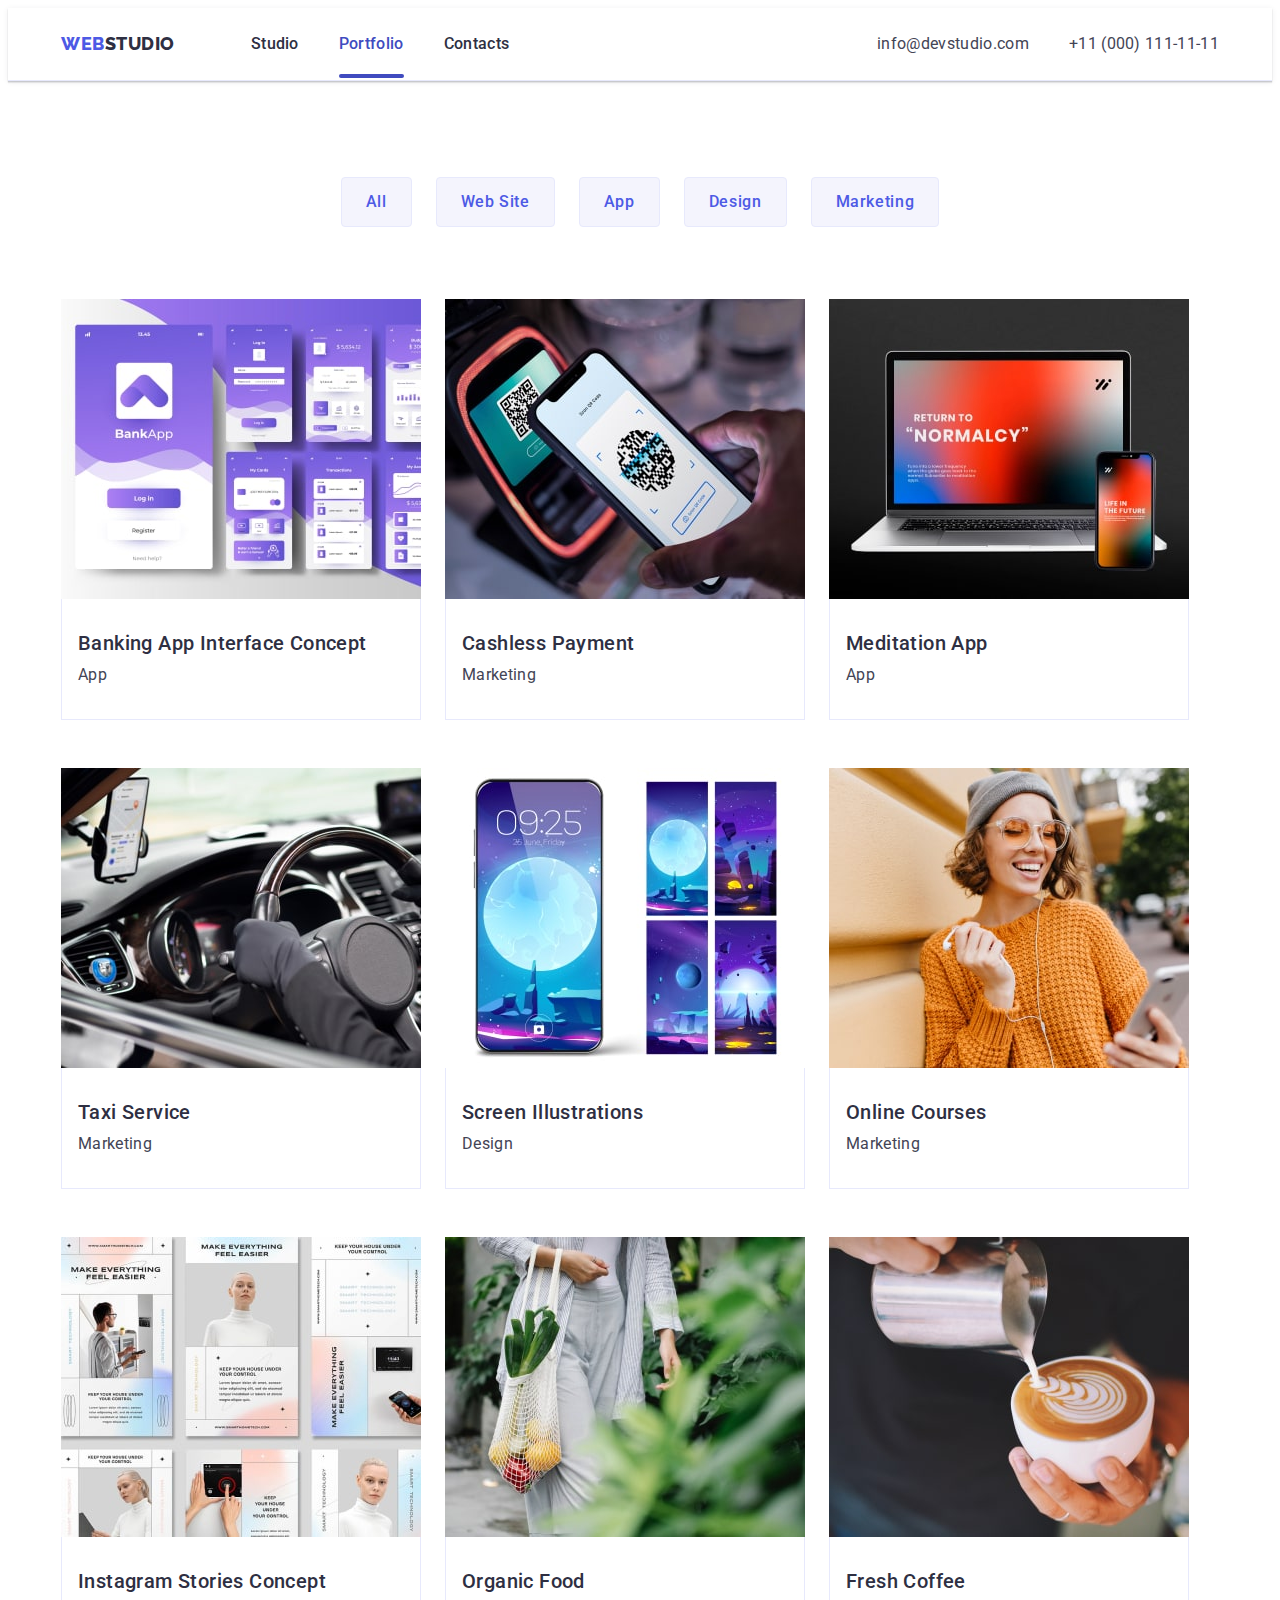
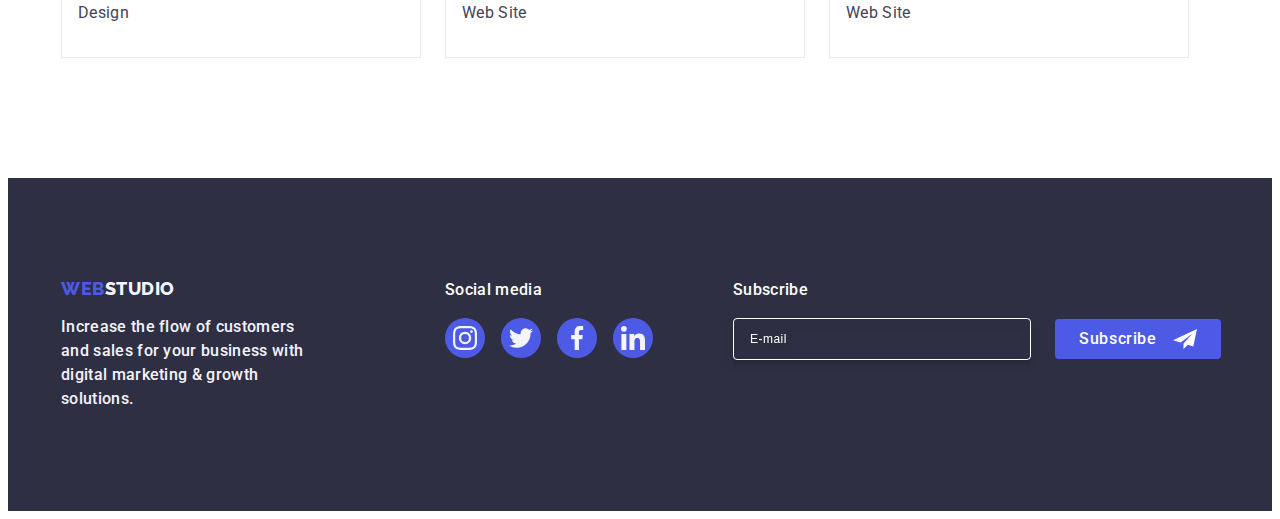
==== portfolio.html @ e5dea510 "Initial commit" ====
<!DOCTYPE html>
<html lang="en">
  <head>
    <meta charset="UTF-8" />
    <meta http-equiv="X-UA-Compatible" content="IE=edge" />
    <meta name="viewport" content="width=device-width, initial-scale=1.0" />
    <title>WebStudio</title>
    <!-- Normalize page -->
    <link
      rel="stylesheet"
      href="https://cdnjs.cloudflare.com/ajax/libs/modern-normalize/2.0.0/modern-normalize.min.css"
      integrity="sha512-4xo8blKMVCiXpTaLzQSLSw3KFOVPWhm/TRtuPVc4WG6kUgjH6J03IBuG7JZPkcWMxJ5huwaBpOpnwYElP/m6wg=="
      crossorigin="anonymous"
      referrerpolicy="no-referrer"
    />
    <link rel="stylesheet" href="./css/style.css" />
    <!-- Add google fonts -->
    <link rel="preconnect" href="https://fonts.googleapis.com" />
    <link rel="preconnect" href="https://fonts.gstatic.com" crossorigin />
    <link
      href="https://fonts.googleapis.com/css2?family=Raleway:wght@800&family=Roboto:wght@400;500;700&display=swap"
      rel="stylesheet"
    />
  </head>

  <body>
    <header id="header" class="header">
      <div class="container header-container">
        <nav class="menu-nav">
          <a href="./index.html" class="link logo-text">
            Web<span class="span-logo">Studio</span></a
          >
          <ul class="header-nav-menu list">
            <li class="menu-nav-item">
              <a href="./index.html" class="nav-text link">Studio</a>
            </li>
            <li class="menu-nav-item">
              <a href="./portfolio.html" class="nav-text link current-page"
                >Portfolio</a
              >
            </li>
            <li class="menu-nav-item">
              <a href="" class="nav-text link">Contacts</a>
            </li>
          </ul>
        </nav>
        <address class="nav-address">
          <ul class="adress-menu list">
            <li class="nav-address-item">
              <a class="link" href="mailto:info@devstudio.com"
                >info@devstudio.com</a
              >
            </li>
            <li class="nav-address-item">
              <a class="link" href="tel:+110001111111">+11 (000) 111-11-11</a>
            </li>
          </ul>
        </address>
      </div>
    </header>

    <main>
      <section class="section-filters">
        <div class="container">
          <h1 class="visually-hidden">Filters</h1>

          <ul class="list section-filters-list">
            <li class="section-filters-item">
              <button class="filter-button text-button" type="button">
                All
              </button>
            </li>
            <li class="section-filters-item">
              <button class="filter-button text-button" type="button">
                Web Site
              </button>
            </li>
            <li class="section-filters-item">
              <button class="filter-button text-button" type="button">
                App
              </button>
            </li>
            <li class="section-filters-item">
              <button class="filter-button text-button" type="button">
                Design
              </button>
            </li>
            <li class="section-filters-item">
              <button class="filter-button text-button" type="button">
                Marketing
              </button>
            </li>
          </ul>

          <ul class="list filters-portfolio-list">
            <li class="section-filters-portfolio-item">
              <a href="" class="link section-filters-portfolio-item-link">
                <div class="section-filters-portfolio-container">
                  <img
                    src="./images/HW02-1-1-BankingApp.jpg"
                    alt="BankingApp"
                    width="360"
                    class="filters-portfolio-img"
                  />
                  <p class="filters-cover-text">
                    14 Stylish and User-Friendly App Design Concepts · Task
                    Manager App · Calorie Tracker App · Exotic Fruit Ecommerce
                    App · Cloud Storage App
                  </p>
                </div>
                <div class="section-filters-portfolio-item-container">
                  <h2 class="title-third">Banking App Interface Concept</h2>
                  <p class="list-text">App</p>
                </div>
              </a>
            </li>
            <li class="section-filters-portfolio-item">
              <a href="" class="link section-filters-portfolio-item-link">
                <div class="section-filters-portfolio-container">
                  <img
                    src="./images/HW02-1-2-Payment.jpg"
                    alt="Cashless Payment"
                    width="360"
                  />
                  <p class="filters-cover-text">
                    14 Stylish and User-Friendly App Design Concepts · Task
                    Manager App · Calorie Tracker App · Exotic Fruit Ecommerce
                    App · Cloud Storage App
                  </p>
                </div>
                <div class="section-filters-portfolio-item-container">
                  <h2 class="title-third">Cashless Payment</h2>
                  <p class="list-text">Marketing</p>
                </div>
              </a>
            </li>
            <li class="section-filters-portfolio-item">
              <a href="" class="link section-filters-portfolio-item-link">
                <div class="section-filters-portfolio-container">
                  <img
                    src="./images/HW02-1-3-Cashless-Payment.jpg"
                    alt="Meditation App"
                    width="360"
                  />
                  <p class="filters-cover-text">
                    14 Stylish and User-Friendly App Design Concepts · Task
                    Manager App · Calorie Tracker App · Exotic Fruit Ecommerce
                    App · Cloud Storage App
                  </p>
                </div>
                <div class="section-filters-portfolio-item-container">
                  <h2 class="title-third">Meditation App</h2>
                  <p class="list-text">App</p>
                </div>
              </a>
            </li>
            <li class="section-filters-portfolio-item">
              <a href="" class="link section-filters-portfolio-item-link">
                <div class="section-filters-portfolio-container">
                  <img
                    src="./images/HW02-2-1-Taxi.jpg"
                    alt="Marketing"
                    width="360"
                  />
                  <p class="filters-cover-text">
                    14 Stylish and User-Friendly App Design Concepts · Task
                    Manager App · Calorie Tracker App · Exotic Fruit Ecommerce
                    App · Cloud Storage App
                  </p>
                </div>
                <div class="section-filters-portfolio-item-container">
                  <h2 class="title-third">Taxi Service</h2>
                  <p class="list-text">Marketing</p>
                </div>
              </a>
            </li>
            <li class="section-filters-portfolio-item">
              <a href="" class="link section-filters-portfolio-item-link">
                <div class="section-filters-portfolio-container">
                  <img
                    src="./images/HW02-2-2-Illustrations.jpg"
                    alt="Screen Illustrations"
                    width="360"
                  />
                  <p class="filters-cover-text">
                    14 Stylish and User-Friendly App Design Concepts · Task
                    Manager App · Calorie Tracker App · Exotic Fruit Ecommerce
                    App · Cloud Storage App
                  </p>
                </div>
                <div class="section-filters-portfolio-item-container">
                  <h2 class="title-third">Screen Illustrations</h2>
                  <p class="list-text">Design</p>
                </div>
              </a>
            </li>
            <li class="section-filters-portfolio-item">
              <a href="" class="link section-filters-portfolio-item-link">
                <div class="section-filters-portfolio-container">
                  <img
                    src="./images/HW02-2-3-Courses.jpg"
                    alt="Online Courses"
                    width="360"
                  />
                  <p class="filters-cover-text">
                    14 Stylish and User-Friendly App Design Concepts · Task
                    Manager App · Calorie Tracker App · Exotic Fruit Ecommerce
                    App · Cloud Storage App
                  </p>
                </div>
                <div class="section-filters-portfolio-item-container">
                  <h2 class="title-third">Online Courses</h2>
                  <p class="list-text">Marketing</p>
                </div>
              </a>
            </li>
            <li class="section-filters-portfolio-item">
              <a href="" class="link section-filters-portfolio-item-link">
                <div class="section-filters-portfolio-container">
                  <img
                    src="./images/HW02-3-1-Insta.jpg"
                    alt="Instagram Stories"
                    width="360"
                  />
                  <p class="filters-cover-text">
                    14 Stylish and User-Friendly App Design Concepts · Task
                    Manager App · Calorie Tracker App · Exotic Fruit Ecommerce
                    App · Cloud Storage App
                  </p>
                </div>
                <div class="section-filters-portfolio-item-container">
                  <h2 class="title-third">Instagram Stories Concept</h2>
                  <p class="list-text">Design</p>
                </div>
              </a>
            </li>
            <li class="section-filters-portfolio-item">
              <a href="" class="link section-filters-portfolio-item-link">
                <div class="section-filters-portfolio-container">
                  <img
                    src="./images/HW02-3-2-Food.jpg"
                    alt="Organic Food"
                    width="360"
                  />
                  <p class="filters-cover-text">
                    14 Stylish and User-Friendly App Design Concepts · Task
                    Manager App · Calorie Tracker App · Exotic Fruit Ecommerce
                    App · Cloud Storage App
                  </p>
                </div>
                <div class="section-filters-portfolio-item-container">
                  <h2 class="title-third">Organic Food</h2>
                  <p class="list-text">Web Site</p>
                </div>
              </a>
            </li>
            <li class="section-filters-portfolio-item">
              <a href="" class="link section-filters-portfolio-item-link">
                <div class="section-filters-portfolio-container">
                  <img
                    src="./images/HW02-3-3-Coffee.jpg"
                    alt="Fresh Coffee"
                    width="360"
                  />
                  <p class="filters-cover-text">
                    14 Stylish and User-Friendly App Design Concepts · Task
                    Manager App · Calorie Tracker App · Exotic Fruit Ecommerce
                    App · Cloud Storage App
                  </p>
                </div>
                <div class="section-filters-portfolio-item-container">
                  <h2 class="title-third">Fresh Coffee</h2>
                  <p class="list-text">Web Site</p>
                </div>
              </a>
            </li>
          </ul>
        </div>
      </section>
    </main>

    <footer id="footer" class="basement">
      <div class="container footer-container">
        <div class="footer-container-logo">
          <a href="./index.html" class="link logo-text">
            Web<span class="footer-span-logo">Studio</span></a
          >
          <p class="footer-text">
            Increase the flow of customers and sales for your business with
            digital marketing & growth solutions.
          </p>
        </div>
        <div class="container-links">
          <p class="footer-container-links title-third">Social media</p>
          <ul class="list footer-container-links-list">
            <li class="footer-container-links-item">
              <a href="" class="footer-container-item">
                <svg class="footer-team-icon" width="24" height="24">
                  <use href="./images/icons.svg#icon-instagram"></use>
                </svg>
              </a>
            </li>
            <li class="footer-container-links-item">
              <a href="" class="footer-container-item">
                <svg class="footer-team-icon" width="24" height="24">
                  <use href="./images/icons.svg#icon-twitter"></use>
                </svg>
              </a>
            </li>
            <li class="footer-container-links-item">
              <a href="" class="footer-container-item">
                <svg class="footer-team-icon" width="24" height="24">
                  <use href="./images/icons.svg#icon-facebook"></use>
                </svg>
              </a>
            </li>
            <li class="footer-container-links-item">
              <a href="" class="footer-container-item">
                <svg class="footer-team-icon" width="24" height="24">
                  <use href="./images/icons.svg#icon-linkedin"></use>
                </svg>
              </a>
            </li>
          </ul>
        </div>

        <div class="footer-container-subscribe">
          <p class="footer-container-links title-third">Subscribe</p>
          <form class="footer-container-subscribe-form">
            <label
              for="subscribe-email"
              class="footer-container-subscribe-label"
            >
              <input
                type="email"
                name="subscribe-email"
                id="subscribe-email"
                class="subscribe-email-input"
                placeholder="E-mail"
            /></label>
            <button class="footer-subscribe-btn text-button" type="submit">
              Subscribe
              <svg class="footer-subscribe-btn-icon" width="24" height="24">
                <use href="./images/icons.svg#icon-frame"></use>
              </svg>
            </button>
          </form>
        </div>
      </div>
    </footer>
  </body>
</html>
---- css/style.css ----
:root {
  --iris-color: #4d5ae5;
  --ocean-color: #404bbf;
  --navyblue-color: #2e2f42;
  --green-color: #31d0aa;
  --slate-color: #434455;
  --lightslate-color: #8e8f99;
  --cornflower-color: #e7e9fc;
  --cloud-color: #f4f4fd;
  --navybluemodal-color: #2e2f42;
  --gray-color: #2e2f42;
  --white-color: #ffffff;
  --dairy-color: #fcfcfc;
}
.visually-hidden {
  position: absolute;
  width: 1px;
  height: 1px;
  margin: -1px;
  border: 0;
  padding: 0;
  white-space: nowrap;
  clip-path: inset(100%);
  clip: rect(0 0 0 0);
  overflow: hidden;
}
p,
h1,
h2,
h3,
h4,
h5,
h6 {
  margin-top: 0;
  margin-bottom: 0;
}
ul,
ol {
  margin-top: 0;
  margin-bottom: 0;
  padding-left: 0;
}
input,
textarea {
  padding: 0;
}
body {
  background-color: var(--white-color);
  font-family: "Roboto", sans-serif;
  color: var(--slate-color);
  line-height: 1.5;
  letter-spacing: 0.02em;
}
img {
  display: block;
  max-width: 100%;
  height: auto;
}
.container {
  width: 100%;
  max-width: 1158px;
  padding-left: 15px;
  padding-right: 15px;
  margin: 0 auto;
}

/*----- INDEX.HTML -----*/
/*----- Header -----*/
.header {
  padding: 24px 0px;
  border-bottom: 1px solid var(--cornflower-color);
  box-shadow: 0px 2px 1px rgba(46, 47, 66, 0.08),
    0px 1px 1px rgba(46, 47, 66, 0.16), 0px 1px 6px rgba(46, 47, 66, 0.08);
}
.menu-nav {
  display: flex;
  align-items: center;
}
.nav-text {
  padding: 24px 0;
  font-weight: 500;
  font-size: 16px;
  line-height: 1.5;
  letter-spacing: 0.02em;
  color: var(--navyblue-color);
}
.current-page {
  position: relative;
  color: var(--ocean-color);
}
.current-page::after {
  content: "";
  position: absolute;
  bottom: -1px;
  left: 0;
  background-color: var(--ocean-color);
  border-radius: 2px;
  width: 100%;
  height: 4px;
}
.header-nav-menu {
  display: flex;
  align-items: center;
  gap: 40px;
}
.header-container {
  display: flex;
  align-items: center;
}
.link {
  text-decoration: none;
}
.logo-text {
  display: inline-block;
  font-family: "Raleway", sans-serif;
  font-size: 18px;
  font-weight: 800;
  line-height: 1.17;
  letter-spacing: 0.03em;
  text-transform: uppercase;
  color: var(--iris-color);
}
.header-container .logo-text {
  margin-right: 76px;
}
.basement .logo-text {
  margin-bottom: 16px;
}
.span-logo {
  color: var(--navyblue-color);
}
.list {
  list-style: none;
  color: var(--slate-color);
}

.nav-address {
  font-style: normal;
  color: var(--slate-color);
  margin-left: auto;
}
.adress-menu {
  display: flex;
  align-items: center;
  gap: 40px;
}
.nav-address .list a {
  color: var(--slate-color);
}

.header-container .link {
  transition: color 250ms cubic-bezier(0.4, 0, 0.2, 1);
}
.header-container .link:hover,
.header-container .link:focus {
  color: var(--ocean-color);
}

/*----- Section Solution -----*/
.section-solution {
  background-color: var(--navyblue-color);
  color: var(--white-color);
  padding-top: 188px;
  padding-bottom: 188px;
  background-image: linear-gradient(
      rgba(46, 47, 66, 0.7),
      rgba(46, 47, 66, 0.7)
    ),
    url(../images/people-office.jpg);
  background-repeat: no-repeat;
  background-position: center;
  background-size: cover;
  max-width: 1440px;
  margin: 0 auto;
}
.section-solution-container {
  max-width: 496px;
  align-items: center;
  margin: 0 auto;
  margin-bottom: 48px;
}
.title-first {
  font-weight: 700;
  font-size: 56px;
  line-height: 1.07;
  letter-spacing: 0.02em;
  text-align: center;
  color: var(--white-color);
}
.solution-button {
  height: 56px;
  min-width: 169px;
  color: var(--white-color);
  background-color: var(--iris-color);
  cursor: pointer;
  border-radius: 4px;
  border: none;
  display: block;
  margin: 0 auto;
  transition: background-color 250ms cubic-bezier(0.4, 0, 0.2, 1);
}
.solution-button:hover,
.solution-button:focus,
.footer-subscribe-btn:hover,
.footer-subscribe-btn:focus {
  background-color: var(--ocean-color);
}
.text-button {
  font-family: "Roboto", sans-serif;
  font-weight: 500;
  font-size: 16px;
  line-height: 1.5;
  letter-spacing: 0.04em;
}

/*----- Section Preference -----*/
.section-preference {
  padding: 120px 0px;
}
.section-preference-list {
  display: flex;
  gap: 24px;
  margin: 0 auto;
}
.section-preference-item {
  max-width: calc((100% - (24px * 3)) / 4);
}
.section-preference-container {
  display: flex;
  align-items: center;
  justify-content: center;
  height: 112px;
  margin-bottom: 8px;
  border: none;
  border-radius: 4px;
  background-color: var(--cloud-color);
}
.title-sec {
  font-weight: 700;
  font-size: 36px;
  line-height: 1.11;
  text-align: center;
  letter-spacing: 0.02em;
  text-transform: capitalize;
  letter-spacing: 0.02em;
  color: var(--gray-color);
}
.title-third {
  font-weight: 500;
  font-size: 20px;
  line-height: 1.2;
  letter-spacing: 0.02em;
  color: var(--gray-color);
  margin-bottom: 8px;
}
.list-text {
  font-size: 16px;
  line-height: 1.5;
  letter-spacing: 0.02em;
  color: var(--slate-color);
}

/*----- Section Portfolio -----*/
.section-portfolio {
  padding-bottom: 120px;
}
.section-portfolio-list {
  display: flex;
  gap: 24px;
}
.section-portfolio-item {
  max-width: calc((100% - (24px * 2)) / 3);
}

/*----- Section our team -----*/
.section-our-team {
  padding-top: 120px;
  padding-bottom: 120px;
  background-color: var(--cloud-color);
}
.section-our-team-title {
  margin-bottom: 72px;
}
.section-our-team-item {
  max-width: calc((100% - (24px * 3)) / 4);
  background-color: var(--white-color);
  border-radius: 0px 0px 4px 4px;
  box-shadow: 0px 2px 1px 0px rgba(46, 47, 66, 0.08),
    0px 1px 1px 0px rgba(46, 47, 66, 0.16),
    0px 1px 6px 0px rgba(46, 47, 66, 0.08);
}
.section-our-team-item-container {
  text-align: center;
  padding: 32px 0px;
}
.section-our-team-item-container-list {
  display: flex;
  align-items: center;
  justify-content: center;
  gap: 24px;
}
.section-our-team-item-container-list-item {
  width: 40px;
  height: 40px;
}
.section-our-team-item-container .list-text {
  margin-bottom: 8px;
}
.section-our-team-item-container-item {
  display: flex;
  align-items: center;
  justify-content: center;
  width: 100%;
  height: 100%;

  border: none;
  border-radius: 50%;
  background-color: var(--iris-color);
  transition: background-color 250ms cubic-bezier(0.4, 0, 0.2, 1);
}
.section-our-team-item-container-item:hover,
.section-our-team-item-container-item:focus {
  background-color: var(--ocean-color);
}
.section-our-team-icon {
  fill: var(--cloud-color);
  transition: background-color 250ms cubic-bezier(0.4, 0, 0.2, 1);
}
.section-portfolio-title {
  margin-bottom: 72px;
}
.section-our-team-list {
  display: flex;
  gap: 24px;
}
.section-customers {
  padding: 120px 0;
}
.section-customers-title {
  margin-bottom: 72px;
}
.section-customers-list {
  display: flex;
  align-items: center;
  justify-content: center;
  gap: 24px;
}
.section-customers-item {
  width: calc((100% - (24px * 5)) / 6);
  height: 88px;
}
.section-customers-item-link {
  display: flex;
  align-items: center;
  justify-content: center;
  width: 100%;
  height: 100%;
  border: 1px solid var(--lightslate-color);
  border-radius: 4px;
  color: var(--lightslate-color);
  transition: border-color 250ms cubic-bezier(0.4, 0, 0.2, 1),
    color 250ms cubic-bezier(0.4, 0, 0.2, 1);
}
.section-customers-item-link:hover,
.section-customers-item-link:focus {
  color: var(--ocean-color);
  border-color: var(--ocean-color);
}
.section-customers-icon {
  fill: currentColor;
  transition: fill 250ms cubic-bezier(0.4, 0, 0.2, 1);
}

/*----- PORTFOLIO.HTML -----*/
/*----- Section Filters -----*/
.section-filters {
  padding-top: 96px;
  padding-bottom: 120px;
}
.section-filters-list {
  display: flex;
  justify-content: center;
  gap: 24px;
  margin-bottom: 72px;
}

.filter-button {
  padding: 12px 24px;
  border: 1px solid var(--cornflower-color);
  border-radius: 4px;
  color: var(--iris-color);
  background-color: var(--cloud-color);
  cursor: pointer;
  transition: color 250ms cubic-bezier(0.4, 0, 0.2, 1),
    background-color 250ms cubic-bezier(0.4, 0, 0.2, 1),
    border-color 250ms cubic-bezier(0.4, 0, 0.2, 1),
    box-shadow 250ms cubic-bezier(0.4, 0, 0.2, 1);
}
.filter-button:hover,
.filter-button:focus {
  box-shadow: 0px 2px 2px 0px rgba(0, 0, 0, 0.12),
    0px 2px 1px 0px rgba(0, 0, 0, 0.08), 0px 3px 1px 0px rgba(0, 0, 0, 0.1);
  border: 1px solid transparent;
  background-color: var(--ocean-color);
  color: var(--white-color);
}
.filters-portfolio-list {
  display: flex;
  flex-wrap: wrap;
  column-gap: 24px;
  row-gap: 48px;
}
.section-filters-portfolio-item {
  max-width: calc((100% - (24px * 2)) / 3);
}

.section-filters-portfolio-item-link {
  display: block;
  transition: box-shadow 250ms cubic-bezier(0.4, 0, 0.2, 1);
}
.section-filters-portfolio-item-link:hover,
.section-filters-portfolio-item-link:focus {
  box-shadow: 0px 1px 6px rgba(46, 47, 66, 0.08),
    0px 1px 1px rgba(46, 47, 66, 0.16), 0px 2px 1px rgba(46, 47, 66, 0.08);
}

.section-filters-portfolio-item-container {
  border: 1px solid var(--cornflower-color);
  border-top: none;
  padding: 32px 16px;
}
.section-filters-portfolio-container {
  position: relative;
  overflow: hidden;
}
.filters-cover-text {
  position: absolute;
  padding: 40px 32px;
  color: var(--cloud-color);
  font-size: 16px;
  line-height: 1.5;
  letter-spacing: 0.02em;
  background-color: var(--iris-color);
  bottom: 0;
  left: 0;
  height: 100%;
  transform: translateY(100%);
  transition: transform 250ms cubic-bezier(0.4, 0, 0.2, 1);
  z-index: 0;
}
.section-filters-portfolio-item-link:hover .filters-cover-text,
.section-filters-portfolio-item-link:focus .filters-cover-text {
  transform: translateY(0);
}
/*----- Footer -----*/
.basement {
  padding: 100px 0;
  background-color: var(--gray-color);
}
.footer-container {
  display: flex;
  align-items: baseline;
}
.footer-span-logo {
  color: var(--cloud-color);
}
.footer-text {
  width: 264px;
  color: var(--cloud-color);
  font-weight: 500;
  font-size: 16px;
  line-height: 1.5;
  letter-spacing: 0.02em;
}
.footer-container-logo {
  margin-right: 120px;
}
.container-links {
  margin-right: 80px;
}
.footer-container-links-list {
  display: flex;
  align-items: center;
  justify-content: center;
  gap: 16px;
}
.footer-container-links.title-third {
  color: var(--white-color);
  font-family: Roboto;
  font-size: 16px;
  font-weight: 500;
  line-height: 1.5em;
  letter-spacing: 0.02em;
  color: var(--white-color);
  margin-bottom: 16px;
}
.footer-team-icon {
  fill: var(--cloud-color);
  transition: fill 250ms cubic-bezier(0.4, 0, 0.2, 1);
}
.footer-container-links-item {
  width: 40px;
  height: 40px;
}
.footer-container-item {
  display: flex;
  align-items: center;
  justify-content: center;
  width: 100%;
  height: 100%;
  background-color: var(--iris-color);
  border-radius: 50%;
  transition: background-color 250ms cubic-bezier(0.4, 0, 0.2, 1);
}
.footer-container-item:hover,
.footer-container-item:focus {
  background-color: var(--green-color);
}

.footer-container-subscribe-form {
  display: flex;
  align-items: center;
  gap: 24px;
}
.footer-container-subscribe-label {
}
.subscribe-email-input {
  width: 264px;
  height: 40px;
  padding: 0 16px;
  color: var(--white-color);
  font-size: 12px;
  line-height: 1.5;
  letter-spacing: 0.04em;
  background: transparent;
  border-radius: 4px;
  border: 1px solid var(--white-color);
  box-shadow: 0px 4px 4px 0px rgba(0, 0, 0, 0.15);
  filter: drop-shadow(0px 4px 4px rgba(0, 0, 0, 0.15));
}
.subscribe-email-input::placeholder {
  color: var(--white-color);
  font-size: 12px;
  line-height: 1.5; /* 200% */
  letter-spacing: 0.04em;
}
.footer-subscribe-btn {
  min-width: 165px;
  color: var(--white-color);
  border: none;
  display: flex;
  align-items: center;
  justify-content: center;
  padding: 8px 24px;
  border-radius: 4px;
  cursor: pointer;
  background: var(--iris-color);
  transition: background-color 250ms cubic-bezier(0.4, 0, 0.2, 1);
}
/* .footer-subscribe-btn:hover,
.footer-subscribe-btn:focus {
  background-color: var(--ocean-color);
} */
.footer-subscribe-btn-icon {
  fill: currentColor;
  margin-left: 16px;
}
/* ----- MODAL ----- */

.is-hidden {
  opacity: 0;
  visibility: hidden;
  pointer-events: none;
}

.backdrop {
  position: fixed;
  width: 100%;
  height: 100%;
  background-color: rgba(46, 47, 66, 0.4);
  top: 0;
  left: 0;
  transition: opacity 250ms cubic-bezier(0.4, 0, 0.2, 1),
    visibility 250ms cubic-bezier(0.4, 0, 0.2, 1);
}
.backdrop-body {
  position: absolute;
  top: 50%;
  left: 50%;
  width: 408px;
  min-height: 584px;
  padding: 72px 24px 24px 24px;
  transform: translate(-50%, -50%) scale(1);
  background-color: var(--dairy-color);
  border-radius: 4px;
  box-shadow: 0px 2px 1px 0px rgba(0, 0, 0, 0.2),
    0px 1px 3px 0px rgba(0, 0, 0, 0.12), 0px 1px 1px 0px rgba(0, 0, 0, 0.14);
  transition: transform 250ms cubic-bezier(0.4, 0, 0.2, 1);
}

.backdrop-button-close {
  position: absolute;
  top: 24px;
  right: 24px;
  width: 24px;
  height: 24px;
  border: none;
  padding: 0;
  cursor: pointer;
  border-radius: 50%;
  padding: 0px;
  display: flex;
  align-items: center;
  justify-content: center;
  background-color: var(--cornflower-color);
  border: 1px solid rgba(0, 0, 0, 0.1);
  transition: background-color 250ms cubic-bezier(0.4, 0, 0.2, 1),
    border 250ms cubic-bezier(0.4, 0, 0.2, 1);
}
.backdrop-button-close:hover,
.backdrop-button-close:focus {
  background-color: var(--ocean-color);
  border: none;
}
.backdrop-icon-close {
  fill: var(--navyblue-color);
  transition: fill 250ms cubic-bezier(0.4, 0, 0.2, 1);
}
.backdrop-button-close:hover .backdrop-icon-close,
.backdrop-button-close:focus .backdrop-icon-close {
  fill: var(--white-color);
}
.backdrop.is-hidden .backdrop-body {
  transform: scale(0);
}
.backdrop-title {
  width: 100%;
  margin-bottom: 16px;
  text-align: center;
  color: var(--navyblue-color);
  font-size: 16px;
  font-weight: 500;
  line-height: 1.5; /* 150% */
  letter-spacing: 0.02em;
}
.modal-form-input-container {
  padding: 0;
  margin-bottom: 8px;
}
.backdrop-label {
  display: block;
  height: 14px;
  margin-bottom: 4px;
  color: var(--lightslate-color);
  font-size: 12px;
  line-height: 1.17; /* 116.667% */
  letter-spacing: 0.04em;
}
.modal-form-input-wrap {
  position: relative;
}
.modal-form-input-textarea {
  margin-bottom: 16px;
}
.modal-input-icon {
  fill: var(--navybluemodal-color);
  position: absolute;
  top: 50%;
  transform: translateY(-50%);
  left: 16px;
  transition: fill 250ms cubic-bezier(0.4, 0, 0.2, 1);
}

.backdrop-input {
  width: 100%;
  height: 40px;
  padding: 0 0 0 38px;
  border-radius: 4px;
  border: 1px solid rgba(46, 47, 66, 0.4);
  outline: transparent;
  background-color: transparent;
  transition: border-color 250ms cubic-bezier(0.4, 0, 0.2, 1);
}
.backdrop-input:focus,
.form-textarea:focus {
  border-color: var(--iris-color);
}
.backdrop-input:focus + .modal-input-icon {
  fill: var(--iris-color);
}
.form-textarea {
  color: rgba(46, 47, 66, 0.4);
  width: 100%;
  height: 120px;
  padding: 8px 16px;
  font-size: 12px;
  line-height: 1.17; /* 116.667% */
  letter-spacing: 0.04em;
  border-radius: 4px;
  border: 1px solid rgba(46, 47, 66, 0.4);
  resize: none;
  outline: transparent;
  background-color: transparent;
  transition: border-color 250ms cubic-bezier(0.4, 0, 0.2, 1);
}
.form-textarea::placeholder {
  color: rgba(46, 47, 66, 0.4);
  font-size: 12px;
  font-weight: 400;
  line-height: 1.17; /* 116.667% */
  letter-spacing: 0.04em;
}
.modal-form-checkbox-container {
  display: flex;
  align-items: center;
  margin-bottom: 24px;
}
.checkbox-input {
  margin-right: 8px;
}
.checkbox-label-icon {
  width: 16px;
  height: 16px;
  display: inline-flex;
  align-items: center;
  justify-content: center;
  margin-right: 8px;
  border-radius: 2px;
  border: 1px solid rgba(46, 47, 66, 0.4);
  fill: transparent;
  transition: background-color 250ms cubic-bezier(0.4, 0, 0.2, 1),
    border 250ms cubic-bezier(0.4, 0, 0.2, 1),
    fill 250ms cubic-bezier(0.4, 0, 0.2, 1);
}

.checkbox-input:checked + .checkbox-label span {
  background-color: var(--ocean-color);
  fill: var(--cloud-color);
  border: none;
}

.checkbox-label {
  color: var(--lightslate-color);
  font-size: 12px;
  line-height: 1.17; /* 116.667% */
  letter-spacing: 0.04em;
}

.checkbox-input:focus + .checkbox-label span {
  border-color: var(--ocean-color);
}
.checkbox-label-link {
  color: var(--iris-color);
  font-size: 12px;
  line-height: 1.33;
  letter-spacing: 0.04em;
  text-decoration-line: underline;
}
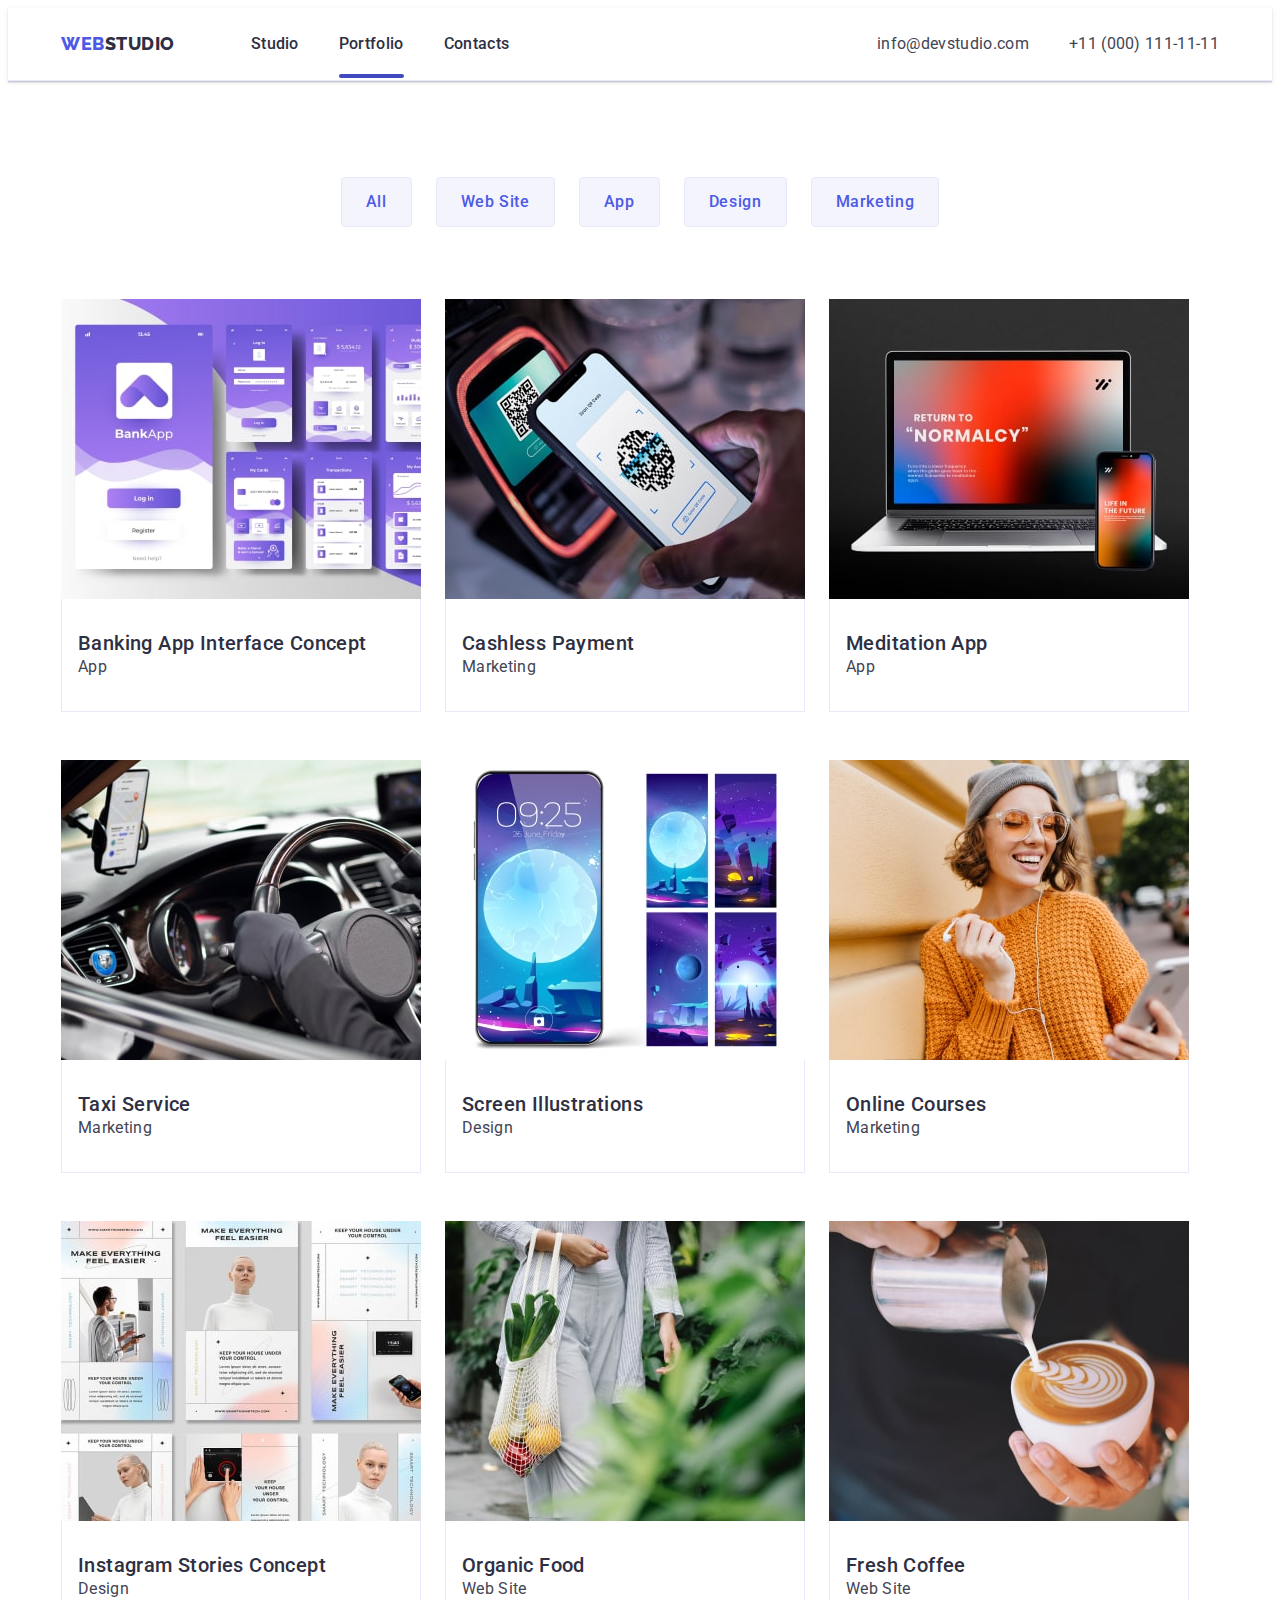
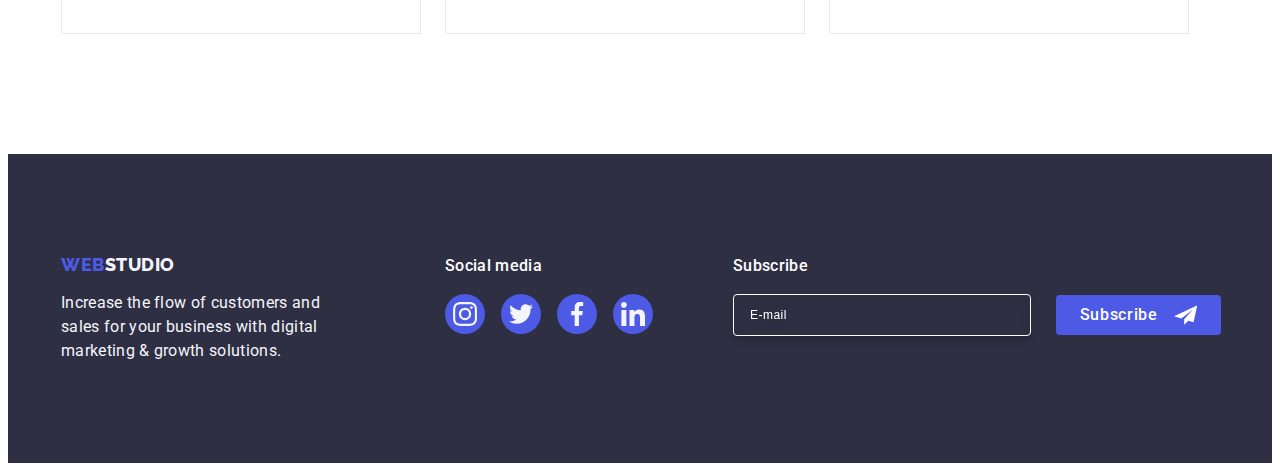
==== commit a6130ce7: "page portfolio" ====
--- a/portfolio.html
+++ b/portfolio.html
@@ -14,6 +14,7 @@
       referrerpolicy="no-referrer"
     />
     <link rel="stylesheet" href="./css/style.css" />
+    <link rel="stylesheet" href="./css/media.css" />
     <!-- Add google fonts -->
     <link rel="preconnect" href="https://fonts.googleapis.com" />
     <link rel="preconnect" href="https://fonts.gstatic.com" crossorigin />
@@ -56,6 +57,15 @@
             </li>
           </ul>
         </address>
+        <button
+          class="menu-toggle js-open-menu"
+          aria-expanded="false"
+          aria-controls="mobile-menu"
+        >
+          <svg width="32" height="22" fill="currentColor">
+            <use href="./images/icons.svg#icon-menu-hamburger"></use>
+          </svg>
+        </button>
       </div>
     </header>
 
@@ -97,6 +107,10 @@
               <a href="" class="link section-filters-portfolio-item-link">
                 <div class="section-filters-portfolio-container">
                   <img
+                    srcset="
+                      ./images/HW02-1-1-BankingApp.jpg    1x,
+                      ./images/HW02-1-1-BankingApp-2x.jpg 2x
+                    "
                     src="./images/HW02-1-1-BankingApp.jpg"
                     alt="BankingApp"
                     width="360"
@@ -118,6 +132,10 @@
               <a href="" class="link section-filters-portfolio-item-link">
                 <div class="section-filters-portfolio-container">
                   <img
+                    srcset="
+                      ./images/HW02-1-2-Payment.jpg    1x,
+                      ./images/HW02-1-2-Payment-2x.jpg 2x
+                    "
                     src="./images/HW02-1-2-Payment.jpg"
                     alt="Cashless Payment"
                     width="360"
@@ -138,6 +156,10 @@
               <a href="" class="link section-filters-portfolio-item-link">
                 <div class="section-filters-portfolio-container">
                   <img
+                    srcset="
+                      ./images/HW02-1-3-Cashless-Payment.jpg    1x,
+                      ./images/HW02-1-3-Cashless-Payment-2x.jpg 2x
+                    "
                     src="./images/HW02-1-3-Cashless-Payment.jpg"
                     alt="Meditation App"
                     width="360"
@@ -158,6 +180,10 @@
               <a href="" class="link section-filters-portfolio-item-link">
                 <div class="section-filters-portfolio-container">
                   <img
+                    srcset="
+                      ./images/HW02-2-1-Taxi.jpg    1x,
+                      ./images/HW02-2-1-Taxi-2x.jpg 2x
+                    "
                     src="./images/HW02-2-1-Taxi.jpg"
                     alt="Marketing"
                     width="360"
@@ -178,6 +204,10 @@
               <a href="" class="link section-filters-portfolio-item-link">
                 <div class="section-filters-portfolio-container">
                   <img
+                    srcset="
+                      ./images/HW02-2-2-Illustrations.jpg    1x,
+                      ./images/HW02-2-2-Illustrations-2x.jpg 2x
+                    "
                     src="./images/HW02-2-2-Illustrations.jpg"
                     alt="Screen Illustrations"
                     width="360"
@@ -198,6 +228,10 @@
               <a href="" class="link section-filters-portfolio-item-link">
                 <div class="section-filters-portfolio-container">
                   <img
+                    srcset="
+                      ./images/HW02-2-3-Courses.jpg    1x,
+                      ./images/HW02-2-3-Courses-2x.jpg 2x
+                    "
                     src="./images/HW02-2-3-Courses.jpg"
                     alt="Online Courses"
                     width="360"
@@ -218,6 +252,10 @@
               <a href="" class="link section-filters-portfolio-item-link">
                 <div class="section-filters-portfolio-container">
                   <img
+                    srcset="
+                      ./images/HW02-3-1-Insta.jpg    1x,
+                      ./images/HW02-3-1-Insta-2x.jpg 2x
+                    "
                     src="./images/HW02-3-1-Insta.jpg"
                     alt="Instagram Stories"
                     width="360"
@@ -238,6 +276,10 @@
               <a href="" class="link section-filters-portfolio-item-link">
                 <div class="section-filters-portfolio-container">
                   <img
+                    srcset="
+                      ./images/HW02-3-2-Food.jpg    1x,
+                      ./images/HW02-3-2-Food-2x.jpg 2x
+                    "
                     src="./images/HW02-3-2-Food.jpg"
                     alt="Organic Food"
                     width="360"
@@ -258,6 +300,10 @@
               <a href="" class="link section-filters-portfolio-item-link">
                 <div class="section-filters-portfolio-container">
                   <img
+                    srcset="
+                      ./images/HW02-3-3-Coffee.jpg    1x,
+                      ./images/HW02-3-3-Coffee-2x.jpg 2x
+                    "
                     src="./images/HW02-3-3-Coffee.jpg"
                     alt="Fresh Coffee"
                     width="360"
@@ -348,5 +394,81 @@
         </div>
       </div>
     </footer>
+
+    <!-- Mobile menu -->
+
+    <div class="menu-container js-menu-container" id="mobile-menu">
+      <button
+        class="menu-toggle js-close-menu backdrop-button-close"
+        type="button"
+      >
+        <svg class="backdrop-icon-close" width="8" height="8">
+          <use href="./images/icons.svg#icon-close-black"></use>
+        </svg>
+      </button>
+
+      <div class="mobile-menu-wraper">
+        <ul class="header-nav-menu list">
+          <li class="menu-nav-item">
+            <a href="./index.html" class="nav-text link">Studio</a>
+          </li>
+          <li class="menu-nav-item">
+            <a href="./portfolio.html" class="nav-text link current-page"
+              >Portfolio</a
+            >
+          </li>
+          <li class="menu-nav-item">
+            <a href="" class="nav-text link">Contacts</a>
+          </li>
+        </ul>
+
+        <address class="nav-address">
+          <ul class="adress-menu list">
+            <li class="nav-address-item">
+              <a class="link" href="tel:+110001111111">+11 (000) 111-11-11</a>
+            </li>
+            <li class="nav-address-item">
+              <a class="link" href="mailto:info@devstudio.com"
+                >info@devstudio.com</a
+              >
+            </li>
+          </ul>
+        </address>
+
+        <div class="container-links">
+          <ul class="list footer-container-links-list">
+            <li class="footer-container-links-item">
+              <a href="" class="footer-container-item">
+                <svg class="footer-team-icon" width="24" height="24">
+                  <use href="./images/icons.svg#icon-instagram"></use>
+                </svg>
+              </a>
+            </li>
+            <li class="footer-container-links-item">
+              <a href="" class="footer-container-item">
+                <svg class="footer-team-icon" width="24" height="24">
+                  <use href="./images/icons.svg#icon-twitter"></use>
+                </svg>
+              </a>
+            </li>
+            <li class="footer-container-links-item">
+              <a href="" class="footer-container-item">
+                <svg class="footer-team-icon" width="24" height="24">
+                  <use href="./images/icons.svg#icon-facebook"></use>
+                </svg>
+              </a>
+            </li>
+            <li class="footer-container-links-item">
+              <a href="" class="footer-container-item">
+                <svg class="footer-team-icon" width="24" height="24">
+                  <use href="./images/icons.svg#icon-linkedin"></use>
+                </svg>
+              </a>
+            </li>
+          </ul>
+        </div>
+      </div>
+    </div>
+    <script src="./js/mobile-menu.js"></script>
   </body>
 </html>
--- a/css/style.css
+++ b/css/style.css
@@ -56,11 +56,12 @@
   max-width: 100%;
   height: auto;
 }
+
 .container {
   width: 100%;
-  max-width: 1158px;
-  padding-left: 15px;
-  padding-right: 15px;
+  max-width: 428px;
+  padding-left: 16px;
+  padding-right: 16px;
   margin: 0 auto;
 }
 
@@ -77,10 +78,9 @@
   align-items: center;
 }
 .nav-text {
-  padding: 24px 0;
-  font-weight: 500;
-  font-size: 16px;
-  line-height: 1.5;
+  font-size: 36px;
+  font-weight: 700;
+  line-height: 1.11; /* 111.111% */
   letter-spacing: 0.02em;
   color: var(--navyblue-color);
 }
@@ -88,20 +88,9 @@
   position: relative;
   color: var(--ocean-color);
 }
-.current-page::after {
-  content: "";
-  position: absolute;
-  bottom: -1px;
-  left: 0;
-  background-color: var(--ocean-color);
-  border-radius: 2px;
-  width: 100%;
-  height: 4px;
-}
-.header-nav-menu {
-  display: flex;
-  align-items: center;
-  gap: 40px;
+
+.header-container .menu-nav .header-nav-menu {
+  display: none;
 }
 .header-container {
   display: flex;
@@ -109,6 +98,10 @@
 }
 .link {
   text-decoration: none;
+}
+.list {
+  list-style: none;
+  color: var(--slate-color);
 }
 .logo-text {
   display: inline-block;
@@ -121,7 +114,7 @@
   color: var(--iris-color);
 }
 .header-container .logo-text {
-  margin-right: 76px;
+  margin-right: 120px;
 }
 .basement .logo-text {
   margin-bottom: 16px;
@@ -129,20 +122,15 @@
 .span-logo {
   color: var(--navyblue-color);
 }
-.list {
-  list-style: none;
-  color: var(--slate-color);
-}
-
-.nav-address {
-  font-style: normal;
-  color: var(--slate-color);
-  margin-left: auto;
-}
+.header-container .nav-address {
+  display: none;
+}
+
 .adress-menu {
   display: flex;
-  align-items: center;
-  gap: 40px;
+  flex-direction: column;
+  gap: 12px;
+  align-items: center;
 }
 .nav-address .list a {
   color: var(--slate-color);
@@ -160,29 +148,40 @@
 .section-solution {
   background-color: var(--navyblue-color);
   color: var(--white-color);
-  padding-top: 188px;
-  padding-bottom: 188px;
+  padding-top: 112px;
+  padding-bottom: 112px;
   background-image: linear-gradient(
       rgba(46, 47, 66, 0.7),
       rgba(46, 47, 66, 0.7)
     ),
-    url(../images/people-office.jpg);
+    url(../images/dark-bg-mob.jpg);
   background-repeat: no-repeat;
   background-position: center;
   background-size: cover;
-  max-width: 1440px;
+  max-width: 428px;
   margin: 0 auto;
 }
+@media (min-device-pixel-ratio: 2),
+  (min-resolution: 192dpi),
+  (min-resolution: 2dppx) {
+  .section-solution {
+    background-image: linear-gradient(
+        rgba(46, 47, 66, 0.7),
+        rgba(46, 47, 66, 0.7)
+      ),
+      url(../images/dark-bg-mob-2x.jpg);
+  }
+}
 .section-solution-container {
-  max-width: 496px;
+  max-width: 320px;
   align-items: center;
   margin: 0 auto;
-  margin-bottom: 48px;
+  margin-bottom: 72px;
 }
 .title-first {
+  font-size: 36px;
+  line-height: 1.11;
   font-weight: 700;
-  font-size: 56px;
-  line-height: 1.07;
   letter-spacing: 0.02em;
   text-align: center;
   color: var(--white-color);
@@ -215,26 +214,18 @@
 
 /*----- Section Preference -----*/
 .section-preference {
-  padding: 120px 0px;
+  padding: 96px 0px;
 }
 .section-preference-list {
   display: flex;
-  gap: 24px;
+  flex-direction: column;
+  row-gap: 72px;
   margin: 0 auto;
 }
 .section-preference-item {
-  max-width: calc((100% - (24px * 3)) / 4);
-}
-.section-preference-container {
-  display: flex;
-  align-items: center;
-  justify-content: center;
-  height: 112px;
-  margin-bottom: 8px;
-  border: none;
-  border-radius: 4px;
-  background-color: var(--cloud-color);
-}
+  max-width: 100%;
+}
+
 .title-sec {
   font-weight: 700;
   font-size: 36px;
@@ -245,10 +236,11 @@
   letter-spacing: 0.02em;
   color: var(--gray-color);
 }
-.title-third {
-  font-weight: 500;
-  font-size: 20px;
-  line-height: 1.2;
+.section-preference-item .title-third {
+  text-align: center;
+  font-size: 36px;
+  font-weight: 700;
+  line-height: 1.12; /* 111.111% */
   letter-spacing: 0.02em;
   color: var(--gray-color);
   margin-bottom: 8px;
@@ -256,14 +248,13 @@
 .list-text {
   font-size: 16px;
   line-height: 1.5;
+  font-weight: 500;
   letter-spacing: 0.02em;
   color: var(--slate-color);
 }
 
 /*----- Section Portfolio -----*/
-.section-portfolio {
-  padding-bottom: 120px;
-}
+
 .section-portfolio-list {
   display: flex;
   gap: 24px;
@@ -274,15 +265,22 @@
 
 /*----- Section our team -----*/
 .section-our-team {
-  padding-top: 120px;
-  padding-bottom: 120px;
+  padding-top: 96px;
+  padding-bottom: 96px;
   background-color: var(--cloud-color);
 }
 .section-our-team-title {
   margin-bottom: 72px;
 }
+.section-our-team-list {
+  display: flex;
+  flex-direction: column;
+  flex-wrap: wrap;
+  gap: 24px;
+  align-items: center;
+}
 .section-our-team-item {
-  max-width: calc((100% - (24px * 3)) / 4);
+  width: 264px;
   background-color: var(--white-color);
   border-radius: 0px 0px 4px 4px;
   box-shadow: 0px 2px 1px 0px rgba(46, 47, 66, 0.08),
@@ -329,24 +327,26 @@
 .section-portfolio-title {
   margin-bottom: 72px;
 }
-.section-our-team-list {
-  display: flex;
-  gap: 24px;
-}
+
+/*----- Section customers -----*/
+
 .section-customers {
-  padding: 120px 0;
+  padding: 96px 0;
 }
 .section-customers-title {
   margin-bottom: 72px;
 }
 .section-customers-list {
   display: flex;
+  flex-direction: row;
+  flex-wrap: wrap;
   align-items: center;
   justify-content: center;
-  gap: 24px;
+  column-gap: 16px;
+  row-gap: 72px;
 }
 .section-customers-item {
-  width: calc((100% - (24px * 5)) / 6);
+  width: calc((100% - 16px) / 2);
   height: 88px;
 }
 .section-customers-item-link {
@@ -374,18 +374,19 @@
 /*----- PORTFOLIO.HTML -----*/
 /*----- Section Filters -----*/
 .section-filters {
-  padding-top: 96px;
-  padding-bottom: 120px;
+  padding-top: 48px;
+  padding-bottom: 48px;
 }
 .section-filters-list {
   display: flex;
-  justify-content: center;
-  gap: 24px;
+  flex-wrap: wrap;
+  column-gap: 24px;
+  row-gap: 16px;
   margin-bottom: 72px;
 }
 
 .filter-button {
-  padding: 12px 24px;
+  padding: 8px 16px;
   border: 1px solid var(--cornflower-color);
   border-radius: 4px;
   color: var(--iris-color);
@@ -411,7 +412,7 @@
   row-gap: 48px;
 }
 .section-filters-portfolio-item {
-  max-width: calc((100% - (24px * 2)) / 3);
+  max-width: 100%;
 }
 
 .section-filters-portfolio-item-link {
@@ -452,14 +453,35 @@
 .section-filters-portfolio-item-link:focus .filters-cover-text {
   transform: translateY(0);
 }
+.section-filters .title-third {
+  color: var(--navyblue-color);
+  font-size: 20px;
+  font-weight: 500;
+  line-height: 1.2; /* 120% */
+  letter-spacing: 0.02em;
+}
+.section-filters .list-text {
+  color: var(--slate-color);
+  font-size: 16px;
+  line-height: 1.5; /* 150% */
+  letter-spacing: 0.02em;
+}
 /*----- Footer -----*/
 .basement {
-  padding: 100px 0;
+  padding: 96px 0;
   background-color: var(--gray-color);
 }
 .footer-container {
   display: flex;
-  align-items: baseline;
+  flex-direction: column;
+  row-gap: 72px;
+}
+.footer-container-logo {
+  display: flex;
+  flex-direction: column;
+  align-items: center;
+  margin-left: auto;
+  margin-right: auto;
 }
 .footer-span-logo {
   color: var(--cloud-color);
@@ -467,16 +489,15 @@
 .footer-text {
   width: 264px;
   color: var(--cloud-color);
-  font-weight: 500;
+
   font-size: 16px;
   line-height: 1.5;
   letter-spacing: 0.02em;
 }
-.footer-container-logo {
-  margin-right: 120px;
-}
+
 .container-links {
-  margin-right: 80px;
+  display: flex;
+  flex-direction: column;
 }
 .footer-container-links-list {
   display: flex;
@@ -485,6 +506,7 @@
   gap: 16px;
 }
 .footer-container-links.title-third {
+  text-align: center;
   color: var(--white-color);
   font-family: Roboto;
   font-size: 16px;
@@ -516,16 +538,19 @@
 .footer-container-item:focus {
   background-color: var(--green-color);
 }
-
+.footer-container-subscribe {
+}
 .footer-container-subscribe-form {
   display: flex;
-  align-items: center;
-  gap: 24px;
+  flex-direction: column;
+  align-items: center;
+  gap: 16px;
 }
 .footer-container-subscribe-label {
+  width: 100%;
 }
 .subscribe-email-input {
-  width: 264px;
+  width: 100%;
   height: 40px;
   padding: 0 16px;
   color: var(--white-color);
@@ -537,12 +562,14 @@
   border: 1px solid var(--white-color);
   box-shadow: 0px 4px 4px 0px rgba(0, 0, 0, 0.15);
   filter: drop-shadow(0px 4px 4px rgba(0, 0, 0, 0.15));
+  opacity: 0.3;
 }
 .subscribe-email-input::placeholder {
   color: var(--white-color);
   font-size: 12px;
   line-height: 1.5; /* 200% */
   letter-spacing: 0.04em;
+  opacity: 0.6;
 }
 .footer-subscribe-btn {
   min-width: 165px;
@@ -557,14 +584,12 @@
   background: var(--iris-color);
   transition: background-color 250ms cubic-bezier(0.4, 0, 0.2, 1);
 }
-/* .footer-subscribe-btn:hover,
-.footer-subscribe-btn:focus {
-  background-color: var(--ocean-color);
-} */
+
 .footer-subscribe-btn-icon {
   fill: currentColor;
   margin-left: 16px;
 }
+
 /* ----- MODAL ----- */
 
 .is-hidden {
@@ -587,7 +612,7 @@
   position: absolute;
   top: 50%;
   left: 50%;
-  width: 408px;
+  width: 392px;
   min-height: 584px;
   padding: 72px 24px 24px 24px;
   transform: translate(-50%, -50%) scale(1);
@@ -598,7 +623,8 @@
   transition: transform 250ms cubic-bezier(0.4, 0, 0.2, 1);
 }
 
-.backdrop-button-close {
+.backdrop-button-close,
+.menu-container .backdrop-button-close {
   position: absolute;
   top: 24px;
   right: 24px;
@@ -630,6 +656,7 @@
 .backdrop-button-close:focus .backdrop-icon-close {
   fill: var(--white-color);
 }
+
 .backdrop.is-hidden .backdrop-body {
   transform: scale(0);
 }
@@ -740,6 +767,9 @@
 }
 
 .checkbox-label {
+  display: flex;
+  align-items: center;
+  justify-content: start;
   color: var(--lightslate-color);
   font-size: 12px;
   line-height: 1.17; /* 116.667% */
@@ -756,3 +786,52 @@
   letter-spacing: 0.04em;
   text-decoration-line: underline;
 }
+
+/* ----- Mobile menu ----- */
+
+.menu-container {
+  position: fixed;
+  top: 0;
+  left: 0;
+  width: 100vw;
+  height: 100vh;
+  padding: 80px 40px 40px;
+  background-color: var(--white-color);
+  z-index: 999;
+  box-shadow: 0px 1px 6px 0px rgba(46, 47, 66, 0.08),
+    0px 1px 1px 0px rgba(46, 47, 66, 0.16),
+    0px 2px 1px 0px rgba(46, 47, 66, 0.08);
+
+  transform: translateX(100%);
+  transition: transform 250ms ease-in-out;
+}
+.menu-container.is-open {
+  transform: translateX(0);
+}
+
+.menu-container .header-nav-menu li:not(:last-child) {
+  margin-bottom: 40px;
+}
+.menu-container .mobile-menu-wraper {
+  display: flex;
+  height: 100%;
+  flex-direction: column;
+  justify-content: start;
+}
+.mobile-menu-wraper .nav-address {
+  flex-grow: 1;
+  font-style: normal;
+  font-size: 12px;
+  line-height: 1.17; /* 116.667% */
+  letter-spacing: 0.04em;
+  color: var(--slate-color);
+  margin-right: auto;
+}
+.menu-container .adress-menu {
+  align-items: start;
+  height: 100%;
+  justify-content: end;
+}
+.menu-container .container-links {
+  margin-top: 48px;
+}
--- a/css/media.css
+++ b/css/media.css
@@ -0,0 +1,350 @@
+:root {
+  --iris-color: #4d5ae5;
+  --ocean-color: #404bbf;
+  --navyblue-color: #2e2f42;
+  --green-color: #31d0aa;
+  --slate-color: #434455;
+  --lightslate-color: #8e8f99;
+  --cornflower-color: #e7e9fc;
+  --cloud-color: #f4f4fd;
+  --navybluemodal-color: #2e2f42;
+  --gray-color: #2e2f42;
+  --white-color: #ffffff;
+  --dairy-color: #fcfcfc;
+}
+
+@media (max-width: 767px) {
+  .nav-address-item:nth-child(1) .link {
+    font-size: 36px;
+    font-weight: 700;
+    line-height: 1.11; /* 111.111% */
+    letter-spacing: 0.02em;
+    color: var(--iris-color);
+  }
+  .nav-address-item:nth-child(2) .link {
+    font-size: 20px;
+
+    font-weight: 500;
+    line-height: 1.2; /* 120% */
+    letter-spacing: 0.02em;
+  }
+  .menu-toggle {
+    display: flex;
+    align-items: center;
+    justify-content: center;
+
+    margin: 0 0 0 auto;
+    padding: 0;
+    background-color: transparent;
+    cursor: pointer;
+    border: none;
+    border-radius: 50%;
+    outline: none;
+  }
+  .mobile-menu-wraper .container-links .footer-container-links-list {
+    justify-content: start;
+  }
+}
+
+@media (max-width: 1157px) {
+  .section-portfolio {
+    display: none;
+  }
+  .section-preference-container {
+    display: none;
+  }
+}
+
+@media (min-width: 768px) {
+  .menu-toggle {
+    display: none;
+  }
+  .container {
+    width: 100%;
+    max-width: 736px;
+    padding-left: 16px;
+    padding-right: 16px;
+  }
+
+  .header-container .menu-nav .header-nav-menu {
+    display: flex;
+    gap: 40px;
+    align-items: center;
+  }
+  .nav-address {
+    font-style: normal;
+    font-size: 12px;
+    line-height: 1.17; /* 116.667% */
+    letter-spacing: 0.04em;
+    color: var(--slate-color);
+    margin-left: auto;
+  }
+  .header-container .nav-address {
+    display: block;
+  }
+  .nav-text {
+    font-weight: 500;
+    font-size: 16px;
+    line-height: 1.5;
+    letter-spacing: 0.02em;
+    color: var(--navyblue-color);
+    padding: 24px 0;
+  }
+  .current-page::after {
+    content: "";
+    position: absolute;
+    bottom: -1px;
+    left: 0;
+    background-color: var(--ocean-color);
+    border-radius: 2px;
+    width: 100%;
+    height: 4px;
+  }
+  .section-solution {
+    background-image: linear-gradient(
+        rgba(46, 47, 66, 0.7),
+        rgba(46, 47, 66, 0.7)
+      ),
+      url(../images/dark-bg-tablet.jpg);
+    max-width: 768px;
+  }
+  @media (min-device-pixel-ratio: 2),
+    (min-resolution: 192dpi),
+    (min-resolution: 2dppx) {
+    .section-solution {
+      background-image: linear-gradient(
+          rgba(46, 47, 66, 0.7),
+          rgba(46, 47, 66, 0.7)
+        ),
+        url(../images/dark-bg-tablet-2x.jpg);
+    }
+  }
+  .section-solution-container {
+    max-width: 496px;
+    margin-bottom: 36px;
+  }
+  .title-first {
+    font-size: 56px;
+    line-height: 1.07;
+  }
+  .section-preference {
+    padding: 96px 0px;
+  }
+  .section-preference-list {
+    flex-wrap: wrap;
+    flex-direction: row;
+    row-gap: 72px;
+    column-gap: 24px;
+  }
+  .section-preference-item .title-third {
+    text-align: left;
+  }
+  .section-preference-item {
+    max-width: calc((100% - 24px) / 2);
+  }
+  .section-our-team-list {
+    flex-direction: row;
+    justify-content: center;
+    row-gap: 64px;
+  }
+  .section-our-team-item {
+    max-width: calc((100% - 24px) / 2);
+  }
+  .section-customers .container,
+  .container.footer-container {
+    padding: 0 92px;
+  }
+  .section-customers-list {
+    column-gap: 24px;
+    row-gap: 72px;
+  }
+  .section-customers-item {
+    width: calc((100% - 48px) / 3);
+    height: 88px;
+  }
+  .footer-container {
+    flex-direction: row;
+    flex-wrap: wrap;
+    column-gap: 24px;
+  }
+  .footer-container-logo {
+    display: flex;
+    flex-direction: column;
+    align-items: start;
+    margin-right: 24px;
+    margin: 0;
+  }
+
+  .footer-container-links.title-third {
+    text-align: left;
+  }
+  .footer-container-subscribe-form {
+    display: flex;
+    flex-direction: row;
+    align-items: center;
+    gap: 24px;
+  }
+  .subscribe-email-input {
+    width: 264px;
+  }
+  .backdrop-body {
+    width: 408px;
+  }
+
+  /*----- PORTFOLIO.HTML -----*/
+  /*----- Section Filters -----*/
+
+  .section-filters-list {
+    display: flex;
+    justify-content: center;
+    gap: 24px;
+    margin-bottom: 72px;
+  }
+  .filter-button {
+    padding: 12px 24px;
+  }
+  .section-filters .title-third {
+    color: var(--navyblue-color);
+    font-size: 20px;
+    font-weight: 500;
+    line-height: 1.2; /* 120% */
+    letter-spacing: 0.02em;
+  }
+}
+
+@media (min-width: 1158px) {
+  .nav-address {
+    font-size: 16px;
+    line-height: 1.5; /* 150% */
+    letter-spacing: 0.02em;
+  }
+  .adress-menu {
+    flex-direction: row;
+    gap: 40px;
+  }
+  .container {
+    width: 100%;
+    max-width: 1158px;
+    padding-left: 15px;
+    padding-right: 15px;
+  }
+  .header {
+    padding: 24px 0px;
+  }
+  .header-container .logo-text {
+    margin-right: 76px;
+  }
+
+  .section-solution {
+    background-image: linear-gradient(
+        rgba(46, 47, 66, 0.7),
+        rgba(46, 47, 66, 0.7)
+      ),
+      url(../images/dark-bg-desktop.jpg);
+    max-width: 1440px;
+    padding-top: 188px;
+    padding-bottom: 188px;
+  }
+  @media (min-device-pixel-ratio: 2),
+    (min-resolution: 192dpi),
+    (min-resolution: 2dppx) {
+    .section-solution {
+      background-image: linear-gradient(
+          rgba(46, 47, 66, 0.7),
+          rgba(46, 47, 66, 0.7)
+        ),
+        url(../images/dark-bg-desktop-2x.jpg);
+    }
+  }
+  .section-solution-container {
+    margin-bottom: 48px;
+  }
+  .section-portfolio {
+    display: inline;
+    padding-bottom: 120px;
+  }
+  .section-preference {
+    padding: 120px 0px;
+  }
+  .section-preference-list {
+  }
+  .section-preference-item {
+    max-width: calc((100% - (24px * 3)) / 4);
+  }
+  .section-preference-container {
+    display: flex;
+    align-items: center;
+    justify-content: center;
+    height: 112px;
+    margin-bottom: 8px;
+    border: none;
+    border-radius: 4px;
+    background-color: var(--cloud-color);
+  }
+  .section-preference-item .title-third {
+    font-weight: 500;
+    font-size: 20px;
+    line-height: 1.2;
+  }
+  .list-text {
+    font-weight: 400;
+  }
+  .section-our-team {
+    padding-top: 120px;
+    padding-bottom: 120px;
+  }
+  .section-our-team-list {
+    display: flex;
+    flex-direction: row;
+    gap: 24px;
+  }
+  .section-our-team-item {
+    max-width: calc((100% - (24px * 3)) / 4);
+  }
+  .section-customers .container,
+  .container.footer-container {
+    padding: 0 15px;
+  }
+  .section-customers {
+    padding: 120px 0;
+  }
+  .section-customers-item {
+    width: calc((100% - (24px * 5)) / 6);
+    height: 88px;
+  }
+
+  /*----- Footer -----*/
+  .basement {
+    padding: 100px 0;
+  }
+  .footer-container {
+    flex-wrap: nowrap;
+    align-items: flex-start;
+    column-gap: 0;
+    row-gap: 0;
+  }
+  .footer-container-logo {
+    margin-left: 0;
+    margin-right: 120px;
+  }
+  .container-links {
+    margin-right: 80px;
+  }
+  .subscribe-email-input {
+    opacity: 1;
+  }
+  .subscribe-email-input::placeholder {
+    opacity: 1;
+  }
+
+  /*----- PORTFOLIO.HTML -----*/
+  /*----- Section Filters -----*/
+
+  .section-filters {
+    padding-top: 96px;
+    padding-bottom: 120px;
+  }
+  .section-filters-portfolio-item {
+    max-width: calc((100% - (24px * 2)) / 3);
+  }
+}
